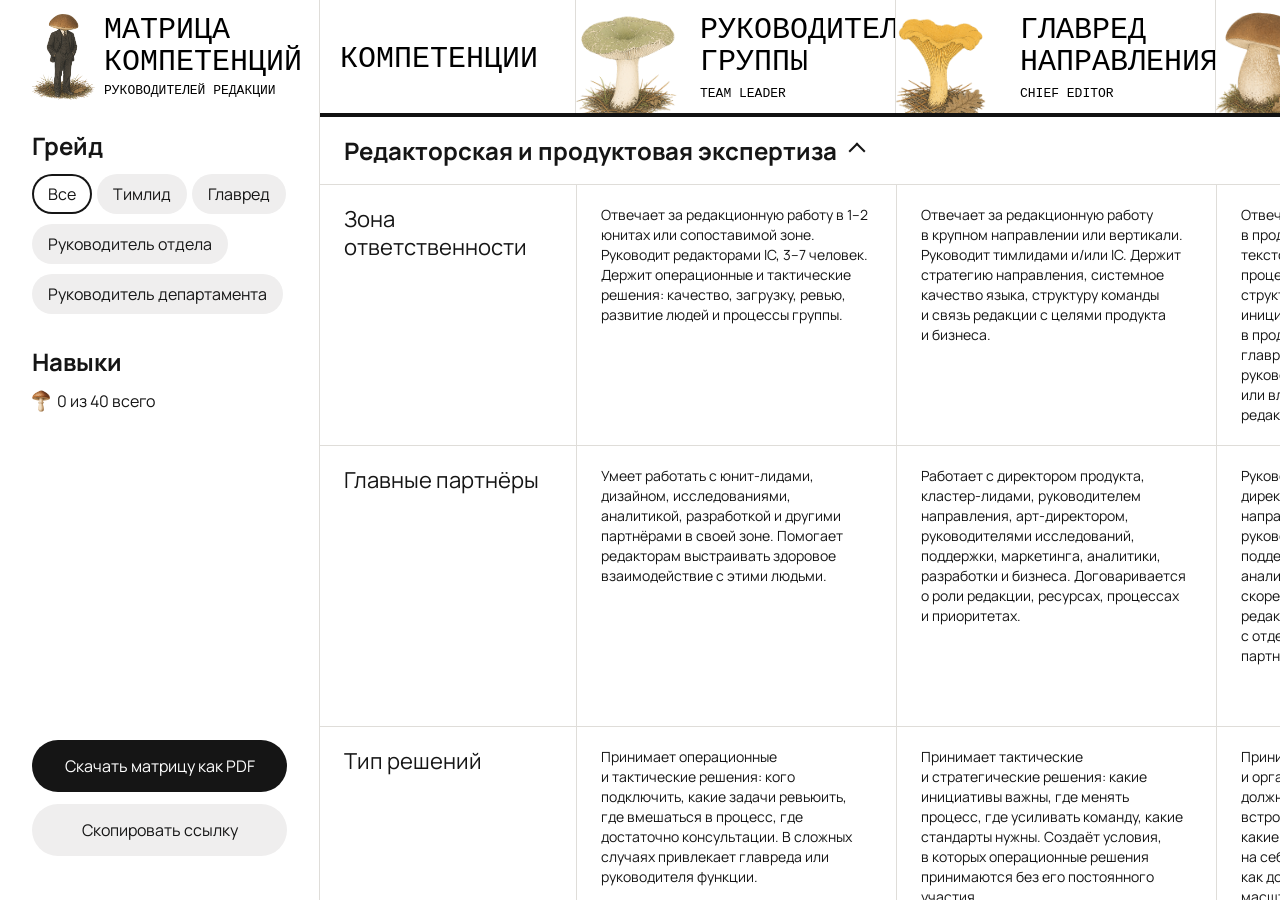
==== skills-matrix-managers/index.html @ fb07a315 "Добавить отдельную матрицу компетенций руководителей редакции Создать страницу skills-matrix-manager" ====
<!doctype html>
<html lang="ru">
  <head>
    <meta charset="utf-8" />
    <meta name="viewport" content="width=device-width, initial-scale=1" />
    <title>Матрица компетенций руководителей редакции</title>
    <link rel="icon" type="image/png" href="../assets/favicon.png?v=20260530" />
    <link rel="apple-touch-icon" href="../assets/favicon.png?v=20260530" />
    <link rel="preconnect" href="https://fonts.googleapis.com" />
    <link rel="preconnect" href="https://fonts.gstatic.com" crossorigin />
    <link href="https://fonts.googleapis.com/css2?family=Manrope:wght@400;500;600;700;800&display=swap" rel="stylesheet" />
    <link rel="stylesheet" href="../styles.css?v=20260603-pdf-actual-date" />
    <link rel="stylesheet" href="styles.css?v=20260929-managers-2" />
  </head>
  <body>
    <div class="app-layout">
      <aside class="sidebar" aria-label="Фильтры матрицы руководителей">
        <div>
          <header class="sidebar-logo" aria-label="Матрица компетенций руководителей редакции">
            <img src="../assets/hero-mushroom.png?v=20260530-manrope" alt="" aria-hidden="true" />
            <div class="sidebar-logo__text">
              <span class="sidebar-logo__title">Матрица компетенций</span>
              <span class="sidebar-logo__subtitle">руководителей редакции</span>
            </div>
          </header>

          <section class="filter-block" aria-labelledby="grade-filter-title">
            <h2 id="grade-filter-title">Грейд</h2>
            <div class="chip-group" role="tablist" aria-label="Грейд руководителя">
              <button class="filter-chip is-active" type="button" data-grade-filter="all" role="tab" aria-selected="true">Все</button>
              <button class="filter-chip" type="button" data-grade-filter="group-lead" role="tab" aria-selected="false">Тимлид</button>
              <button class="filter-chip" type="button" data-grade-filter="chief-editor" role="tab" aria-selected="false">Главред</button>
              <button class="filter-chip" type="button" data-grade-filter="head-of-texts" role="tab" aria-selected="false">Руководитель отдела</button>
              <button class="filter-chip" type="button" data-grade-filter="department-director" role="tab" aria-selected="false">Руководитель департамента</button>
            </div>
          </section>

          <section class="skills-summary" aria-labelledby="skills-summary-title">
            <h2 id="skills-summary-title">Навыки</h2>
            <div id="skills-summary-content"></div>
          </section>
        </div>

        <div class="sidebar-actions no-export">
          <button class="sidebar-action" id="download-pdf" type="button">Скачать матрицу как PDF</button>
          <button class="sidebar-action sidebar-action--secondary" id="copy-link" type="button">Скопировать ссылку</button>
          <p class="sidebar-actions__meta" id="copy-link-meta" aria-live="polite"></p>
        </div>
      </aside>

      <main class="content">
        <section class="matrix-panel" aria-label="Матрица компетенций руководителей редакции">
          <div class="matrix" id="matrix"></div>
        </section>
      </main>
    </div>

    <script src="../vendor/html2canvas.min.js?v=1.4.1"></script>
    <script src="../vendor/jspdf.umd.min.js?v=2.5.1"></script>
    <script src="script.js?v=20260929-managers"></script>
  </body>
</html>
---- styles.css ----
:root {
  --paper: #ffffff;
  --ink: #151515;
  --muted: #706c67;
  --line: #dfddd9;
  --soft: #f2f1ef;
  --chip: #efeeee;
  --yes: #bfe8cf;
  --yes-border: #3d9b62;
  --no: #f4c5bf;
  --no-border: #c9574d;
  --partial: #f5df92;
  --partial-border: #bb8a15;
  --accent: #96713c;
  --sidebar: 320px;
  --first-column-width: 315px;
  --grade-column-width: 320px;
  --matrix-render-width: 1595px;
  --matrix-line-1: var(--first-column-width);
  --matrix-line-2: calc(var(--first-column-width) + var(--grade-column-width));
  --matrix-line-3: calc(var(--first-column-width) + var(--grade-column-width) + var(--grade-column-width));
  --matrix-line-4: calc(var(--first-column-width) + var(--grade-column-width) + var(--grade-column-width) + var(--grade-column-width));
  --font-body: "Manrope", Arial, Helvetica, sans-serif;
  --font-display: "Panama Monospace", "Courier New", monospace;
  --font-mono: "Aeroport Mono", "Courier New", monospace;
  --text-display-size: 30px;
  --text-display-line: 32px;
  --text-logo-caption-size: 13px;
  --text-logo-caption-line: 18px;
  --text-section-size: 24px;
  --text-section-line: 28px;
  --text-competency-size: 22px;
  --text-competency-line: 28px;
  --text-body-size: 16px;
  --text-body-line: 22px;
  --text-body-s-size: 14px;
  --text-body-s-line: 20px;
  --text-label-size: 11px;
  --text-label-line: 14px;
}

* {
  box-sizing: border-box;
}

body {
  margin: 0;
  min-height: 100vh;
  background: var(--paper);
  color: var(--ink);
  font-family: var(--font-body);
  font-size: var(--text-body-size);
  font-weight: 400;
  line-height: var(--text-body-line);
}

button {
  font: inherit;
}

.app-layout {
  display: grid;
  grid-template-columns: var(--sidebar) minmax(0, 1fr);
  height: 100vh;
  min-height: 0;
}

.sidebar {
  position: sticky;
  top: 0;
  z-index: 20;
  height: 100vh;
  display: flex;
  flex-direction: column;
  justify-content: space-between;
  gap: 32px;
  padding: 14px 32px 32px;
  background: #fff;
  border-right: 1px solid var(--line);
  overflow-y: auto;
  overscroll-behavior: contain;
}

.sidebar-logo {
  display: grid;
  grid-template-columns: 64px minmax(0, 1fr);
  align-items: flex-start;
  gap: 8px;
  margin-bottom: 32px;
}

.sidebar-logo img {
  width: auto;
  height: 86px;
  object-fit: contain;
  object-position: left top;
}

.sidebar-logo__text {
  display: grid;
  gap: 4px;
}

.sidebar-logo__title {
  color: var(--black, #000);
  font-family: var(--font-display);
  font-size: var(--text-display-size);
  font-style: normal;
  font-weight: 400;
  line-height: var(--text-display-line);
  text-transform: uppercase;
}

.sidebar-logo__subtitle {
  color: var(--black, #000);
  font-family: var(--font-mono);
  font-size: var(--text-logo-caption-size);
  font-style: normal;
  font-weight: 400;
  line-height: var(--text-logo-caption-line);
  text-transform: uppercase;
}

.filter-block h2 {
  margin: 0 0 14px;
  font-size: var(--text-section-size);
  font-weight: 700;
  line-height: var(--text-section-line);
}

.skills-summary {
  margin-top: 34px;
}

.skills-summary__section {
  margin-top: 34px;
}

.skills-summary h2,
.skills-summary__title {
  margin: 0 0 14px;
  font-size: var(--text-section-size);
  font-weight: 700;
  line-height: var(--text-section-line);
}

.skills-summary h2.has-reset,
.skills-summary__title {
  display: flex;
  align-items: center;
  gap: 8px;
}

.skills-summary__reset {
  position: relative;
  flex: 0 0 auto;
  margin-left: auto;
  width: 22px;
  height: 22px;
  padding: 0;
  border: 0;
  border-radius: 50%;
  background: transparent;
  color: #a7a39e;
  cursor: pointer;
}

.skills-summary__reset::before,
.skills-summary__reset::after {
  content: "";
  position: absolute;
  top: 50%;
  left: 50%;
  width: 12px;
  height: 2px;
  border-radius: 999px;
  background: currentColor;
}

.skills-summary__reset::before {
  transform: translate(-50%, -50%) rotate(45deg);
}

.skills-summary__reset::after {
  transform: translate(-50%, -50%) rotate(-45deg);
}

.skills-summary__reset:hover {
  background: #e3e1de;
  color: var(--ink);
}

.skills-summary__reset:focus-visible {
  outline: 2px solid var(--ink);
  outline-offset: 2px;
}

.skills-summary__list {
  display: grid;
  gap: 10px;
  margin: 0;
  padding: 0;
  list-style: none;
}

.skills-summary__list li {
  position: relative;
  display: flex;
  align-items: center;
  gap: 7px;
  color: var(--muted);
  font-size: var(--text-body-size);
  font-weight: 400;
  line-height: var(--text-body-line);
}

.skills-summary__icon {
  width: 18px;
  height: 22px;
  flex: 0 0 auto;
  object-fit: contain;
}

.skills-summary__icon--basket {
  width: 22px;
  height: 22px;
}

.skills-summary__list li span:last-child,
.skills-summary__value {
  color: var(--ink);
}

.skills-summary__export-date {
  margin: 34px 0 0;
  color: var(--muted);
  font-size: var(--text-body-size);
  line-height: var(--text-body-line);
}

.skills-summary__value {
  min-width: 0;
  white-space: nowrap;
}

.skills-summary__help-wrap {
  position: static;
  display: inline-flex;
  align-items: center;
  flex: 0 0 auto;
  margin-left: 1px;
}

.skills-summary__help {
  display: inline-flex;
  align-items: center;
  justify-content: center;
  width: 12px;
  height: 12px;
  padding: 0;
  border: 1px solid #aba49d;
  border-radius: 50%;
  background: transparent;
  color: #8f8880;
  font: 700 9px/1 var(--font-body);
  cursor: help;
}

.skills-summary__help:hover {
  border-color: #9f978d;
  color: var(--ink);
}

.skills-summary__help:focus-visible {
  outline: 2px solid var(--ink);
  outline-offset: 2px;
}

.skills-summary__tooltip {
  position: absolute;
  top: calc(100% + 8px);
  left: 0;
  z-index: 40;
  width: min(256px, calc(100vw - 36px));
  padding: 14px 16px;
  border: 1px solid var(--line);
  border-radius: 8px;
  background: #fff;
  box-shadow: 0 16px 34px rgba(0, 0, 0, 0.16);
  color: var(--ink);
  font-size: var(--text-body-s-size);
  font-weight: 400;
  line-height: var(--text-body-s-line);
  opacity: 0;
  visibility: hidden;
  pointer-events: none;
  transition: opacity 0.14s ease, visibility 0.14s ease;
}

.skills-summary__help-wrap:hover .skills-summary__tooltip,
.skills-summary__help-wrap.is-open .skills-summary__tooltip,
.skills-summary__help:focus + .skills-summary__tooltip {
  opacity: 1;
  visibility: visible;
}

.chip-group {
  display: flex;
  flex-wrap: wrap;
  gap: 10px 8px;
}

.filter-chip {
  min-height: 38px;
  padding: 9px 16px;
  border: 0;
  border-radius: 999px;
  background: var(--chip);
  color: var(--ink);
  cursor: pointer;
}

.filter-chip:hover {
  background: #e3e1de;
}

.filter-chip.is-active {
  background: #fff;
  box-shadow: inset 0 0 0 2px var(--ink);
}

.sidebar-actions {
  display: grid;
  gap: 12px;
}

.sidebar-actions__meta {
  margin: 0;
  color: var(--muted);
  font-size: var(--text-body-s-size);
  line-height: var(--text-body-s-line);
}

.sidebar-action {
  width: 100%;
  min-height: 52px;
  padding: 14px 18px;
  border: 0;
  border-radius: 999px;
  background: var(--ink);
  color: #fff;
  cursor: pointer;
}

.sidebar-action--secondary {
  background: var(--chip);
  color: var(--ink);
}

.sidebar-action--secondary:hover {
  background: #e3e1de;
}

.sidebar-action.is-loading {
  display: inline-flex;
  align-items: center;
  justify-content: center;
  gap: 10px;
}

.sidebar-action.is-loading::before {
  content: "";
  width: 16px;
  height: 16px;
  border: 2px solid rgba(255, 255, 255, 0.38);
  border-top-color: #fff;
  border-radius: 50%;
  animation: spin 0.8s linear infinite;
}

.sidebar-action:disabled {
  cursor: wait;
  opacity: 0.72;
}

.sidebar-action--secondary:disabled {
  cursor: default;
}

@keyframes spin {
  to {
    transform: rotate(360deg);
  }
}

.content {
  min-width: 0;
  height: 100vh;
  overflow: auto;
  padding: 0;
}

.matrix-panel {
  position: relative;
  min-height: 100vh;
  overflow-x: visible;
}

.matrix-panel::before {
  content: none;
}

.matrix-panel.is-collapsed::before {
  background: none;
}

.matrix {
  --columns: 4;
  position: relative;
  z-index: 1;
  width: var(--matrix-render-width);
  display: grid;
  grid-template-columns: var(--first-column-width) repeat(var(--columns), var(--grade-column-width));
  align-items: stretch;
}

.corner-head,
.grade-head {
  position: sticky;
  top: 0;
  z-index: 4;
  min-height: 90px;
  display: flex;
  align-items: end;
  padding: 14px 20px;
  background: #fff;
  border-right: 0;
  border-bottom: 0;
  overflow: visible;
}

.corner-head::before,
.grade-head::before {
  content: "";
  position: absolute;
  top: 0;
  right: 0;
  bottom: 4px;
  z-index: 3;
  width: 1px;
  background: var(--line);
  pointer-events: none;
}

.corner-head::after,
.grade-head::after {
  content: "";
  position: absolute;
  right: 0;
  bottom: 0;
  left: 0;
  z-index: 4;
  height: 4px;
  background: #111;
  pointer-events: none;
}

.matrix-panel.is-collapsed .corner-head,
.matrix-panel.is-collapsed .grade-head {
  border-right: 0;
}

.corner-head {
  z-index: 5;
  align-items: center;
  color: var(--black, #000);
  font-family: var(--font-display);
  font-size: var(--text-display-size);
  font-style: normal;
  font-weight: 400;
  line-height: var(--text-display-line);
  text-transform: uppercase;
}

.grade-head.is-muted {
  background: #fff;
}

.grade-head.is-muted img,
.grade-head.is-muted .grade-title {
  filter: grayscale(1);
  opacity: 0.32;
}

.grade-head img {
  position: absolute;
  left: 0;
  bottom: 0;
  z-index: 1;
  width: auto;
  height: 126px;
  max-width: 116px;
  object-fit: contain;
  pointer-events: none;
}

.grade-head[data-grade="lead"] img {
  left: 0;
  bottom: 0;
  height: 120px;
  max-width: 120px;
}

.grade-title {
  position: relative;
  z-index: 2;
  margin-left: 104px;
  color: var(--black, #000);
  font-family: var(--font-display);
  font-size: var(--text-display-size);
  font-style: normal;
  font-weight: 400;
  line-height: var(--text-display-line);
  text-transform: uppercase;
}

.grade-title small {
  display: block;
  margin-top: 7px;
  color: var(--black, #000);
  font-family: var(--font-mono);
  font-size: var(--text-logo-caption-size);
  font-style: normal;
  font-weight: 400;
  line-height: var(--text-logo-caption-line);
  text-transform: uppercase;
}

.accordion-trigger {
  grid-column: 1 / -1;
  min-height: 68px;
  display: flex;
  align-items: center;
  justify-content: flex-start;
  gap: 14px;
  padding: 0 24px;
  border: 0;
  border-bottom: 1px solid var(--line);
  background: #fff;
  color: var(--ink);
  font-size: var(--text-section-size);
  font-weight: 700;
  line-height: var(--text-section-line);
  text-align: left;
  cursor: pointer;
}

.accordion-trigger:hover {
  background: #fff;
}

.accordion-trigger::after {
  content: "";
  width: 10px;
  height: 10px;
  border-right: 2px solid var(--ink);
  border-bottom: 2px solid var(--ink);
  transform: rotate(45deg);
  transform-origin: center;
  transition: transform 160ms ease;
}

.accordion-trigger[aria-expanded="true"]::after {
  transform: rotate(225deg);
}

.skill-title,
.skill-cell {
  min-height: 112px;
  border-bottom: 1px solid var(--line);
  background: #fff;
}

.skill-title.is-last-matrix-row,
.skill-cell.is-last-matrix-row {
  border-bottom: 0;
}

.skill-title {
  display: flex;
  flex-direction: column;
  justify-content: flex-start;
  padding: 20px 24px;
}

.is-merged-subrow {
  grid-row: span 2;
}

.skill-title h3 {
  margin: 0;
  font-size: var(--text-competency-size);
  line-height: var(--text-competency-line);
  font-weight: 400;
  hyphens: manual;
  overflow-wrap: normal;
  word-break: normal;
  text-wrap: balance;
}

.tag {
  display: inline-flex;
  align-items: center;
  gap: 4px;
  margin-top: 8px;
  color: var(--accent);
  font-size: var(--text-label-size);
  font-weight: 700;
  line-height: var(--text-label-line);
}

.cell-tag {
  display: flex;
  width: fit-content;
  margin-top: 0;
  margin-bottom: 8px;
}

.tag--required::before {
  content: "";
  width: 14px;
  height: 16px;
  flex: 0 0 auto;
  background: url("assets/required-skill.png") center / contain no-repeat;
}

.tag--extra::before {
  content: "";
  width: 14px;
  height: 16px;
  flex: 0 0 auto;
  background: url("assets/extra-skill.png") center / contain no-repeat;
}

.skill-cell {
  position: relative;
  display: flex;
  align-items: flex-start;
  justify-content: flex-start;
  padding: 20px 24px;
  border-left: 1px solid var(--line);
  border-right: 0;
  border-top: 0;
  color: var(--ink);
  font-size: var(--text-body-s-size);
  line-height: var(--text-body-s-line);
  text-align: left;
  cursor: pointer;
  transition: background 140ms ease;
}

.skill-cell--subrow {
  min-height: 112px;
}

.grade-head[data-grade="lead"],
.skill-cell[data-grade="lead"] {
  border-right: 0;
}

.cell-body {
  display: block;
  width: 100%;
  white-space: pre-line;
}

.skill-cell:empty {
  cursor: default;
  background: linear-gradient(135deg, #fff, #fbfaf8);
}

.skill-cell.is-muted {
  color: rgba(21, 21, 21, 0.28);
  cursor: default;
  filter: blur(0.45px);
  opacity: 0.56;
  pointer-events: none;
  text-shadow: none;
}

.skill-cell[data-status="yes"] {
  background: var(--yes);
}

.skill-cell[data-status="no"] {
  background: var(--no);
}

.skill-cell[data-status="partial"] {
  background: var(--partial);
}

.export-capture-host {
  position: absolute;
  top: 0;
  left: -100000px;
  width: calc(var(--sidebar) + var(--matrix-render-width));
  overflow: visible;
  background: #fff;
  pointer-events: none;
}

.app-layout.export-capture-root {
  width: calc(var(--sidebar) + var(--matrix-render-width));
  min-height: auto;
  display: grid;
  grid-template-columns: var(--sidebar) var(--matrix-render-width);
  background: #fff;
}

.export-capture-root .skills-summary__help-wrap,
.export-capture-root .skills-summary__reset {
  display: none !important;
}

.export-capture-root .filter-chip.is-active {
  padding: 7px 14px;
  border: 2px solid var(--ink);
  background: #fff;
  box-shadow: none;
  color: var(--ink);
}

.export-capture-root .accordion-trigger::after {
  display: none;
  content: none;
}

.export-capture-root .sidebar {
  position: static;
  height: auto;
  min-height: 100vh;
  overflow: visible;
}

.export-capture-root .content {
  height: auto;
  overflow: visible;
  padding: 0;
}

.export-capture-root .matrix-panel {
  min-height: auto;
  overflow: visible;
}

.export-capture-root .corner-head,
.export-capture-root .grade-head {
  position: relative;
  top: auto;
}

.export-capture-root .skills-summary__tooltip {
  display: none !important;
}

.export-capture-root .skill-title.is-last-matrix-row,
.export-capture-root .skill-cell.is-last-matrix-row {
  border-bottom: 1px solid var(--line);
}

@media (max-width: 720px) {
  .app-layout {
    display: block;
    height: auto;
    min-height: 100vh;
  }

  .sidebar {
    position: static;
    height: auto;
    padding: 22px 18px;
    border-right: 0;
    border-bottom: 1px solid var(--line);
    overflow: visible;
    overscroll-behavior: auto;
  }

  h1 {
    margin-bottom: 28px;
  }

  .content {
    height: auto;
    overflow: visible;
    padding: 0 16px 34px;
  }

  .matrix {
    width: var(--matrix-render-width);
  }

  .matrix-panel {
    overflow-x: visible;
  }

  .corner-head,
  .grade-head {
    top: 0;
  }

}
---- skills-matrix-managers/styles.css ----
.skills-summary {
  min-height: 160px;
}

.chip-group {
  column-gap: 5px;
}

.grade-head[data-grade="department-director"] img {
  left: 0;
  bottom: 0;
  height: 120px;
  max-width: 120px;
}

.grade-head[data-grade="department-director"],
.skill-cell[data-grade="department-director"] {
  border-right: 0;
}
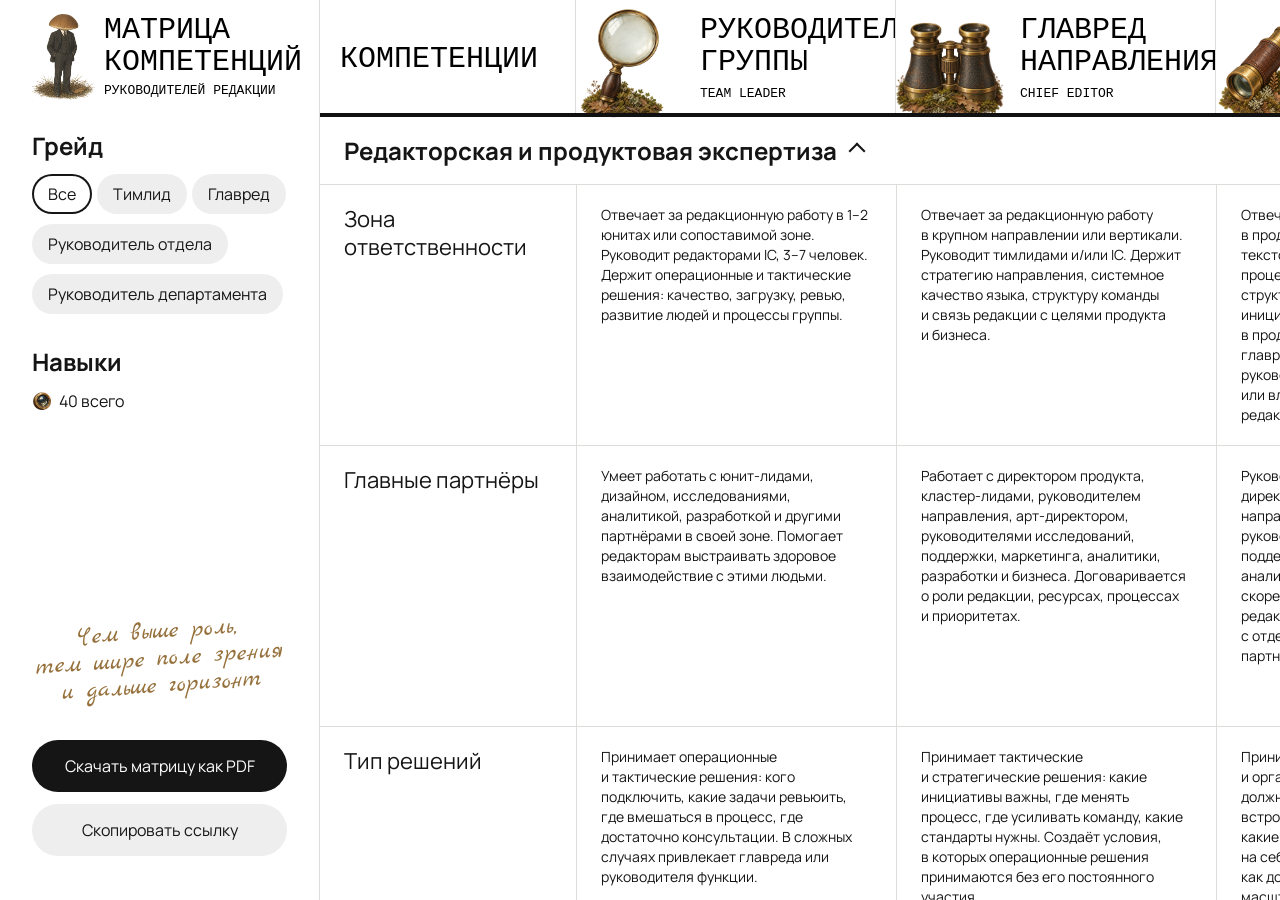
==== commit bf316151: "Обновить оформление матрицы руководителей редакции Заменить иллюстрации четырёх грейдов на оптически" ====
--- a/skills-matrix-managers/index.html
+++ b/skills-matrix-managers/index.html
@@ -8,9 +8,9 @@
     <link rel="apple-touch-icon" href="../assets/favicon.png?v=20260530" />
     <link rel="preconnect" href="https://fonts.googleapis.com" />
     <link rel="preconnect" href="https://fonts.gstatic.com" crossorigin />
-    <link href="https://fonts.googleapis.com/css2?family=Manrope:wght@400;500;600;700;800&display=swap" rel="stylesheet" />
+    <link href="https://fonts.googleapis.com/css2?family=Manrope:wght@400;500;600;700;800&family=Marck+Script&display=swap" rel="stylesheet" />
     <link rel="stylesheet" href="../styles.css?v=20260603-pdf-actual-date" />
-    <link rel="stylesheet" href="styles.css?v=20260929-managers-2" />
+    <link rel="stylesheet" href="styles.css?v=20260929-managers-10" />
   </head>
   <body>
     <div class="app-layout">
@@ -41,6 +41,12 @@
           </section>
         </div>
 
+        <p class="sidebar-motto no-export" id="sidebar-motto" hidden aria-hidden="true">
+          <span>Чем выше роль,</span>
+          <span>тем шире поле зрения</span>
+          <span>и дальше горизонт</span>
+        </p>
+
         <div class="sidebar-actions no-export">
           <button class="sidebar-action" id="download-pdf" type="button">Скачать матрицу как PDF</button>
           <button class="sidebar-action sidebar-action--secondary" id="copy-link" type="button">Скопировать ссылку</button>
@@ -57,6 +63,6 @@
 
     <script src="../vendor/html2canvas.min.js?v=1.4.1"></script>
     <script src="../vendor/jspdf.umd.min.js?v=2.5.1"></script>
-    <script src="script.js?v=20260929-managers"></script>
+    <script src="script.js?v=20260929-managers-7"></script>
   </body>
 </html>
--- a/skills-matrix-managers/styles.css
+++ b/skills-matrix-managers/styles.css
@@ -1,14 +1,73 @@
 .skills-summary {
   min-height: 160px;
+}
+
+.sidebar {
+  justify-content: flex-start;
+}
+
+.sidebar-motto {
+  align-self: center;
+  max-width: 252px;
+  margin: auto 0 8px;
+  color: var(--accent);
+  font-family: "Marck Script", cursive;
+  font-size: 25px;
+  font-weight: 400;
+  line-height: 1.08;
+  text-align: center;
+  transform: rotate(-4deg);
+  transform-origin: center;
+}
+
+.sidebar-motto span {
+  display: block;
+}
+
+.sidebar-motto[hidden] {
+  display: none;
+}
+
+.sidebar-motto[hidden] + .sidebar-actions {
+  margin-top: auto;
+}
+
+.skills-summary h2.has-reset,
+.skills-summary__title {
+  align-items: flex-start;
+}
+
+.skills-summary__reset {
+  margin-top: 3px;
+}
+
+.skills-summary__icon {
+  width: 20px;
+  height: 22px;
 }
 
 .chip-group {
   column-gap: 5px;
 }
 
+.grade-head[data-grade="group-lead"] img {
+  bottom: -7px;
+  height: 122px;
+}
+
+.grade-head[data-grade="chief-editor"] img {
+  bottom: -18px;
+  height: 144px;
+}
+
+.grade-head[data-grade="head-of-texts"] img {
+  bottom: -9px;
+  height: 126px;
+}
+
 .grade-head[data-grade="department-director"] img {
   left: 0;
-  bottom: 0;
+  bottom: -5px;
   height: 120px;
   max-width: 120px;
 }
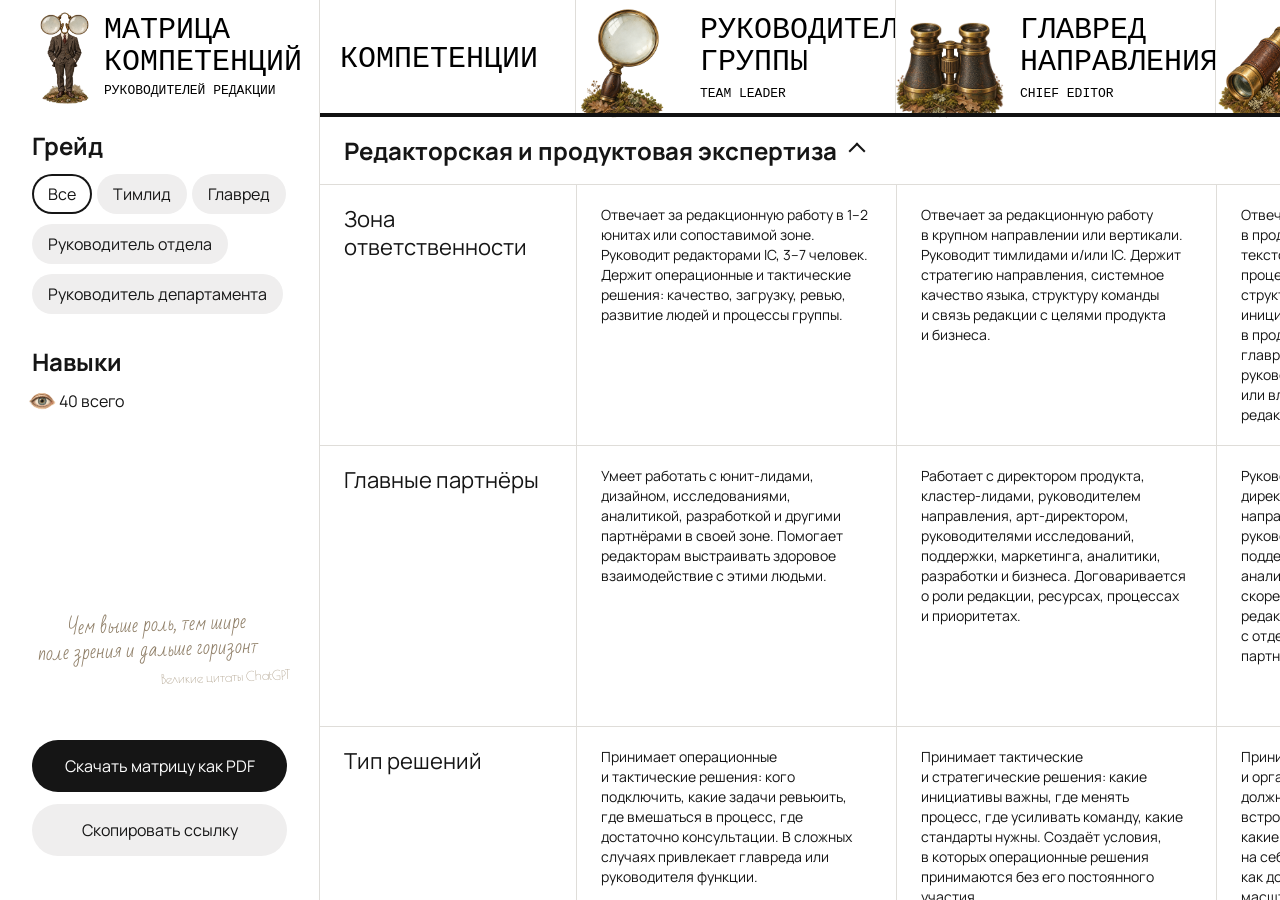
==== commit 35e5d5b5: "Обновить оформление матрицы руководителей и экспорт PDF Заменены иллюстрация у заголовка, иконка счё" ====
--- a/skills-matrix-managers/index.html
+++ b/skills-matrix-managers/index.html
@@ -4,20 +4,20 @@
     <meta charset="utf-8" />
     <meta name="viewport" content="width=device-width, initial-scale=1" />
     <title>Матрица компетенций руководителей редакции</title>
-    <link rel="icon" type="image/png" href="../assets/favicon.png?v=20260530" />
-    <link rel="apple-touch-icon" href="../assets/favicon.png?v=20260530" />
+    <link rel="icon" type="image/png" href="../assets/manager-favicon.png?v=20260930-4" />
+    <link rel="apple-touch-icon" href="../assets/manager-favicon.png?v=20260930-4" />
     <link rel="preconnect" href="https://fonts.googleapis.com" />
     <link rel="preconnect" href="https://fonts.gstatic.com" crossorigin />
-    <link href="https://fonts.googleapis.com/css2?family=Manrope:wght@400;500;600;700;800&family=Marck+Script&display=swap" rel="stylesheet" />
+    <link href="https://fonts.googleapis.com/css2?family=Bad+Script&family=Manrope:wght@400;500;600;700;800&family=Poiret+One&display=swap" rel="stylesheet" />
     <link rel="stylesheet" href="../styles.css?v=20260603-pdf-actual-date" />
-    <link rel="stylesheet" href="styles.css?v=20260929-managers-10" />
+    <link rel="stylesheet" href="styles.css?v=20260930-managers-14" />
   </head>
   <body>
     <div class="app-layout">
       <aside class="sidebar" aria-label="Фильтры матрицы руководителей">
         <div>
           <header class="sidebar-logo" aria-label="Матрица компетенций руководителей редакции">
-            <img src="../assets/hero-mushroom.png?v=20260530-manrope" alt="" aria-hidden="true" />
+            <img src="../assets/manager-hero.png?v=20260930-3" alt="" aria-hidden="true" />
             <div class="sidebar-logo__text">
               <span class="sidebar-logo__title">Матрица компетенций</span>
               <span class="sidebar-logo__subtitle">руководителей редакции</span>
@@ -41,16 +41,20 @@
           </section>
         </div>
 
-        <p class="sidebar-motto no-export" id="sidebar-motto" hidden aria-hidden="true">
-          <span>Чем выше роль,</span>
-          <span>тем шире поле зрения</span>
-          <span>и дальше горизонт</span>
-        </p>
+        <div class="sidebar-bottom">
+          <figure class="sidebar-motto no-export" id="sidebar-motto" hidden aria-hidden="true">
+            <blockquote class="sidebar-motto__quote">
+              <span>Чем выше роль, тем шире</span>
+              <span>поле зрения и дальше горизонт</span>
+            </blockquote>
+            <figcaption class="sidebar-motto__author">Великие цитаты ChatGPT</figcaption>
+          </figure>
 
-        <div class="sidebar-actions no-export">
-          <button class="sidebar-action" id="download-pdf" type="button">Скачать матрицу как PDF</button>
-          <button class="sidebar-action sidebar-action--secondary" id="copy-link" type="button">Скопировать ссылку</button>
-          <p class="sidebar-actions__meta" id="copy-link-meta" aria-live="polite"></p>
+          <div class="sidebar-actions no-export">
+            <button class="sidebar-action" id="download-pdf" type="button">Скачать матрицу как PDF</button>
+            <button class="sidebar-action sidebar-action--secondary" id="copy-link" type="button">Скопировать ссылку</button>
+            <p class="sidebar-actions__meta" id="copy-link-meta" aria-live="polite"></p>
+          </div>
         </div>
       </aside>
 
@@ -63,6 +67,6 @@
 
     <script src="../vendor/html2canvas.min.js?v=1.4.1"></script>
     <script src="../vendor/jspdf.umd.min.js?v=2.5.1"></script>
-    <script src="script.js?v=20260929-managers-7"></script>
+    <script src="script.js?v=20260930-managers-11"></script>
   </body>
 </html>
--- a/skills-matrix-managers/styles.css
+++ b/skills-matrix-managers/styles.css
@@ -6,30 +6,65 @@
   justify-content: flex-start;
 }
 
-.sidebar-motto {
-  align-self: center;
-  max-width: 252px;
-  margin: auto 0 8px;
-  color: var(--accent);
-  font-family: "Marck Script", cursive;
-  font-size: 25px;
-  font-weight: 400;
-  line-height: 1.08;
-  text-align: center;
-  transform: rotate(-4deg);
+.sidebar-logo img {
+  transform: scale(1.18);
   transform-origin: center;
 }
 
-.sidebar-motto span {
+.sidebar-bottom {
+  position: relative;
+  margin-top: auto;
+}
+
+.sidebar-motto {
+  position: absolute;
+  bottom: calc(100% + 52px);
+  left: 50%;
+  width: 250px;
+  margin: 0;
+  text-align: center;
+  transform: translateX(-50%) translateX(-6px) rotate(-2deg);
+  transform-origin: center;
+}
+
+.sidebar-motto__quote {
+  margin: 0;
+  color: #7e6b50;
+  font-family: "Bad Script", cursive;
+  font-size: 19px;
+  font-weight: 400;
+  line-height: 1.3;
+  opacity: 0.88;
+}
+
+.sidebar-motto__quote span {
   display: block;
+  white-space: nowrap;
+}
+
+.sidebar-motto__quote span:nth-child(1) {
+  transform: translateX(4px);
+}
+
+.sidebar-motto__quote span:nth-child(2) {
+  transform: translateX(-6px);
+}
+
+.sidebar-motto__author {
+  margin-top: 10px;
+  color: #a99a84;
+  font-family: "Poiret One", sans-serif;
+  font-size: 13px;
+  font-style: normal;
+  font-weight: 400;
+  line-height: 1.2;
+  text-align: right;
+  white-space: nowrap;
+  transform: translateX(10px);
 }
 
 .sidebar-motto[hidden] {
   display: none;
-}
-
-.sidebar-motto[hidden] + .sidebar-actions {
-  margin-top: auto;
 }
 
 .skills-summary h2.has-reset,
@@ -42,8 +77,9 @@
 }
 
 .skills-summary__icon {
-  width: 20px;
-  height: 22px;
+  width: 28px;
+  height: 28px;
+  margin: -3px -4px;
 }
 
 .chip-group {
